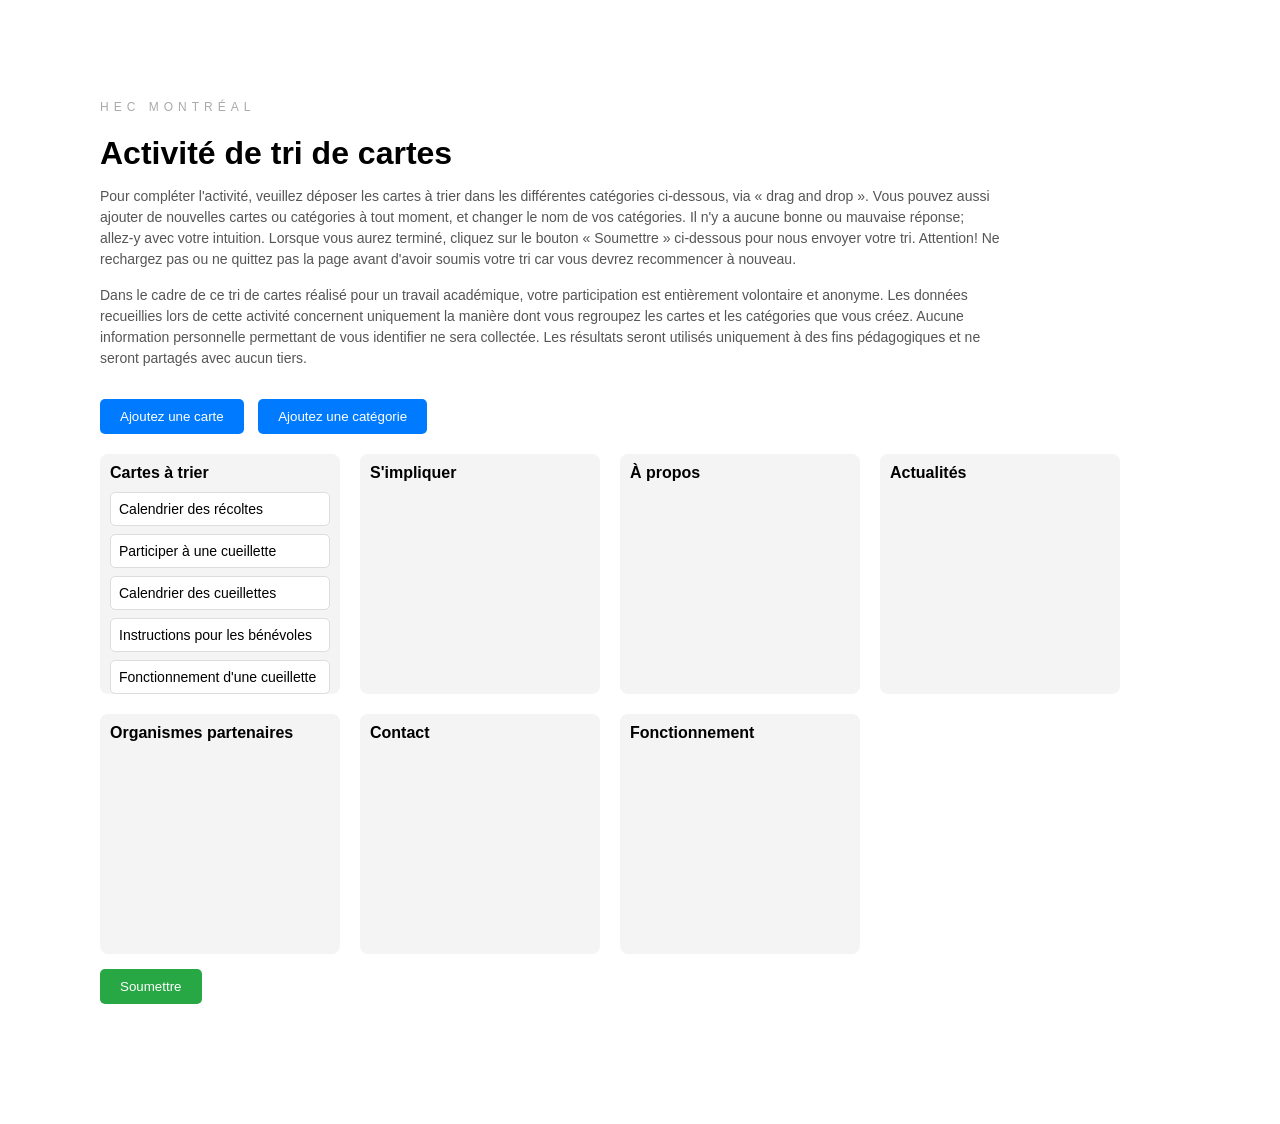
==== index.html @ 447fac55 "Increase margin-top for submit button" ====
<!DOCTYPE html>
<html>
<head>
<meta charset="UTF-8">
<title>Open Card Sorting Tool</title>
<style>
body { font-family: Avenir, sans-serif; margin: 100px; }
h1 { margin-bottom: 10px; }
.board { display: flex; gap: 20px; flex-wrap: wrap; }
.category {
  background: #f4f4f4;
  padding: 10px;
  width: 220px;
  height: 220px;
  border-radius: 8px;
  overflow-y: auto;
  display: flex;
  flex-direction: column;
}
.category-header {
  display: flex;
  align-items: center;
  justify-content: space-between;
  margin: 0 0 10px 0;
}
.category h3 { margin: 0; cursor: text; flex: 1; font-size: 16px;}
.delete-btn {
  background: none;
  border: none;
  color: #aaa;
  font-size: 16px;
  cursor: pointer;
  padding: 0 5px 0 6px;
  margin: 0;
  line-height: 1;
  flex-shrink: 0;
}
.delete-btn:hover { color: #e53935; background: none; }
.card { background: white; padding: 8px; margin-bottom: 8px; border-radius: 5px; cursor: grab; border: 1px solid #ddd; display: flex; align-items: center; justify-content: space-between; font-size: 14px;}
.card:active { cursor: grabbing; }
.card-label { flex: 1; }
.card .delete-btn { font-size: 12px; padding: 0 0 0 6px; }
button {
  background-color: #007BFF;
  color: white;
  border: none;
  padding: 10px 20px;
  border-radius: 5px;
  cursor: pointer;
  margin-top: 15px;
  margin-bottom: 20px;
  margin-right: 10px;
}
button:hover { background-color: #0069d8; }
#submit-btn {
  background-color: #28a745;
  margin-top: 15px;
}
#submit-btn:hover {
  background-color: #208537;
}
#hec_montréal {
  font-size: 12px;
  color: #aaa;
  letter-spacing: 5px;
}
#intro {
  font-size: 14px;
  color: #555;
  margin-bottom: 15px;
  line-height: 1.5;
  width: 900px;
}

</style>
</head>
<body>

<p id="hec_montréal">HEC MONTRÉAL</p>
<h1>Activité de tri de cartes</h1>
<p id="intro">Pour compléter l'activité, veuillez déposer les cartes à trier dans les différentes catégories ci-dessous, via « drag and drop ». Vous pouvez aussi ajouter de nouvelles cartes ou catégories à tout moment, et changer le nom de vos catégories. Il n'y a aucune bonne ou mauvaise réponse; allez-y avec votre intuition. Lorsque vous aurez terminé, cliquez sur le bouton « Soumettre » ci-dessous pour nous envoyer votre tri. Attention! Ne rechargez pas ou ne quittez pas la page avant d'avoir soumis votre tri car vous devrez recommencer à nouveau.</p>
<p id="intro">Dans le cadre de ce tri de cartes réalisé pour un travail académique, votre participation est entièrement volontaire et anonyme. Les données recueillies lors de cette activité concernent uniquement la manière dont vous regroupez les cartes et les catégories que vous créez. Aucune information personnelle permettant de vous identifier ne sera collectée. Les résultats seront utilisés uniquement à des fins pédagogiques et ne seront partagés avec aucun tiers.</p>
<button id="add-card-btn">Ajoutez une carte</button>
<button id="add-category-btn">Ajoutez une catégorie</button>
<div class="board" id="board"></div>

<script>
let draggedCard = null;

const categories = [
  "Cartes à trier", 
  "S'impliquer", 
  "À propos",
  "Actualités",
  "Organismes partenaires", 
  "Contact", 
  "Fonctionnement",
];
const initialCards = [
    "Calendrier des récoltes", 
    "Participer à une cueillette", 
    "Calendrier des cueillettes", 
    "Instructions pour les bénévoles", 
    "Fonctionnement d'une cueillette", 
    "Inscrire mon arbre", 
    "Conditions de participation",
    "FAQ",
    "Mission",
    "Notre impact",
    "Répartition des fruits",
    "Valeurs du collectif",
    "Inscription à l'infolettre",
    "Évènements",
    "Réseaux sociaux",
    "Contact",
    "Courriel",
    "Notre équipe",
    "Devenir chef de cueillette",
    "Guide d'entretien des arbres",
    "Guide de récolte des fruits",
    "Faire un don",
];

const categoryMap = {};

document.addEventListener("DOMContentLoaded", () => {
  const board = document.getElementById("board");

  categories.forEach(name => addCategory(name, false));

  initialCards.forEach(text => {
    const card = createCard(text);
    categoryMap["Cartes à trier"].appendChild(card);
  });

  document.getElementById("add-category-btn").addEventListener("click", () => {
    addCategory("Nouvelle catégorie", true);
  });

  document.getElementById("add-card-btn").addEventListener("click", () => {
    const cardName = prompt("Nom de la nouvelle carte :");
    if(cardName && cardName.trim() !== "") {
      const card = createCard(cardName.trim(), true);
      categoryMap["Cartes à trier"].appendChild(card);
    }
  });
});

function addCategory(name, isDeletable) {
  const board = document.getElementById("board");

  const category = document.createElement("div");
  category.className = "category";

  category.addEventListener("dragover", e => e.preventDefault());
  category.addEventListener("drop", () => {
    if (draggedCard) category.appendChild(draggedCard);
  });

  // Header wrapper
  const header = document.createElement("div");
  header.className = "category-header";

  const title = document.createElement("h3");
  title.textContent = name;
  title.contentEditable = isDeletable; // Only allow editing if it's a user-created category
  header.appendChild(title);

  // Only add delete button for user-created categories
  if (isDeletable) {
    const deleteBtn = document.createElement("button");
    deleteBtn.className = "delete-btn";
    deleteBtn.textContent = "✕";
    deleteBtn.title = "Supprimer cette catégorie";
    deleteBtn.addEventListener("click", () => {
      // Move any cards back to "Cartes à trier" before removing
      const cards = category.querySelectorAll(".card");
      cards.forEach(card => categoryMap["Cartes à trier"].appendChild(card));
      delete categoryMap[title.textContent];
      category.remove();
    });
    header.appendChild(deleteBtn);
  }

  category.appendChild(header);
  board.appendChild(category);

  categoryMap[name] = category;
}

function createCard(text, isDeletable = false) {
  const card = document.createElement("div");
  card.className = "card";
  card.draggable = true;

  const label = document.createElement("span");
  label.className = "card-label";
  label.textContent = text;
  card.appendChild(label);

  if (isDeletable) {
    const deleteBtn = document.createElement("button");
    deleteBtn.className = "delete-btn";
    deleteBtn.textContent = "✕";
    deleteBtn.title = "Supprimer cette carte";
    deleteBtn.addEventListener("click", (e) => {
      e.stopPropagation();
      card.remove();
    });
    card.appendChild(deleteBtn);
  }

  card.addEventListener("dragstart", () => {
    draggedCard = card;
    setTimeout(() => card.style.display = "none", 0);
  });

  card.addEventListener("dragend", () => {
    draggedCard = null;
    card.style.display = "flex";
  });

  return card;
}
 function confirmSubmit() {
    if (confirm("Êtes-vous sûr de vouloir soumettre votre tri?")) {

        // Collect all categories and their cards
        const result = {};
        document.querySelectorAll(".category").forEach(category => {
            const categoryName = category.querySelector("h3").textContent.trim();
            const cards = [...category.querySelectorAll(".card-label")].map(c => c.textContent.trim());
            result[categoryName] = cards;
        });

        fetch("https://script.google.com/macros/s/AKfycbxgQYOrfgW_NA1CkgSbxqoyQM5tEXzm76UsohVWAFDbU4Oc2hCtjVyxoYivwtCQH9PM/exec", {
            method: "POST",
            redirect: "follow",
            body: JSON.stringify(result)
        })
        .then(res => res.text())
        .then(data => {
            alert("Merci pour votre participation! Votre tri a été envoyé avec succès.");
            location.reload();
        })
        .catch(err => {
            console.error(err);
            alert("Erreur lors de l'envoi.");
        });
    }
}
</script>
<button id="submit-btn" onclick="confirmSubmit()">Soumettre</button>
</body>
</html>
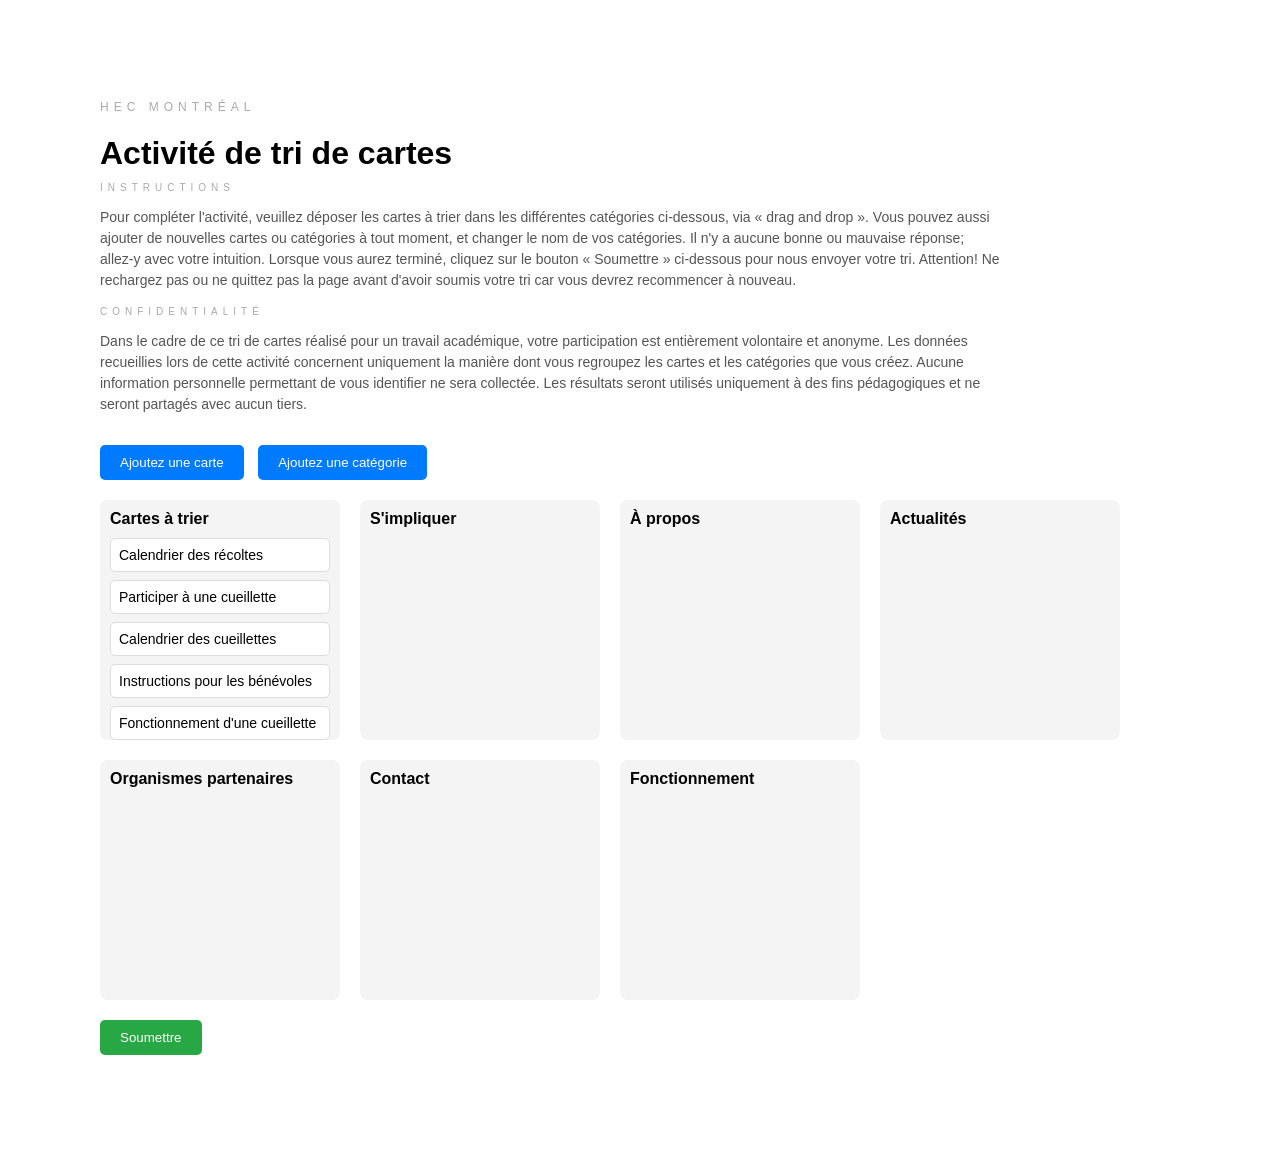
==== commit 6f0f3103: "Modify submit button margin and add subtitles Updated margin for submit button and added subtitle se" ====
--- a/index.html
+++ b/index.html
@@ -54,7 +54,7 @@
 button:hover { background-color: #0069d8; }
 #submit-btn {
   background-color: #28a745;
-  margin-top: 15px;
+  margin-top: 20px;
 }
 #submit-btn:hover {
   background-color: #208537;
@@ -64,13 +64,19 @@
   color: #aaa;
   letter-spacing: 5px;
 }
-#intro {
+.intro {
   font-size: 14px;
   color: #555;
   margin-bottom: 15px;
   line-height: 1.5;
   width: 900px;
 }
+.subtitle {
+  font-size: 10px;
+  color: #aaa;
+  letter-spacing: 5px;
+  margin-bottom: 5px;
+}
 
 </style>
 </head>
@@ -78,8 +84,10 @@
 
 <p id="hec_montréal">HEC MONTRÉAL</p>
 <h1>Activité de tri de cartes</h1>
-<p id="intro">Pour compléter l'activité, veuillez déposer les cartes à trier dans les différentes catégories ci-dessous, via « drag and drop ». Vous pouvez aussi ajouter de nouvelles cartes ou catégories à tout moment, et changer le nom de vos catégories. Il n'y a aucune bonne ou mauvaise réponse; allez-y avec votre intuition. Lorsque vous aurez terminé, cliquez sur le bouton « Soumettre » ci-dessous pour nous envoyer votre tri. Attention! Ne rechargez pas ou ne quittez pas la page avant d'avoir soumis votre tri car vous devrez recommencer à nouveau.</p>
-<p id="intro">Dans le cadre de ce tri de cartes réalisé pour un travail académique, votre participation est entièrement volontaire et anonyme. Les données recueillies lors de cette activité concernent uniquement la manière dont vous regroupez les cartes et les catégories que vous créez. Aucune information personnelle permettant de vous identifier ne sera collectée. Les résultats seront utilisés uniquement à des fins pédagogiques et ne seront partagés avec aucun tiers.</p>
+<p class="subtitle">INSTRUCTIONS</p>
+<p class="intro">Pour compléter l'activité, veuillez déposer les cartes à trier dans les différentes catégories ci-dessous, via « drag and drop ». Vous pouvez aussi ajouter de nouvelles cartes ou catégories à tout moment, et changer le nom de vos catégories. Il n'y a aucune bonne ou mauvaise réponse; allez-y avec votre intuition. Lorsque vous aurez terminé, cliquez sur le bouton « Soumettre » ci-dessous pour nous envoyer votre tri. Attention! Ne rechargez pas ou ne quittez pas la page avant d'avoir soumis votre tri car vous devrez recommencer à nouveau.</p>
+<p class="subtitle">CONFIDENTIALITÉ</p>
+<p class="intro">Dans le cadre de ce tri de cartes réalisé pour un travail académique, votre participation est entièrement volontaire et anonyme. Les données recueillies lors de cette activité concernent uniquement la manière dont vous regroupez les cartes et les catégories que vous créez. Aucune information personnelle permettant de vous identifier ne sera collectée. Les résultats seront utilisés uniquement à des fins pédagogiques et ne seront partagés avec aucun tiers.</p>
 <button id="add-card-btn">Ajoutez une carte</button>
 <button id="add-category-btn">Ajoutez une catégorie</button>
 <div class="board" id="board"></div>
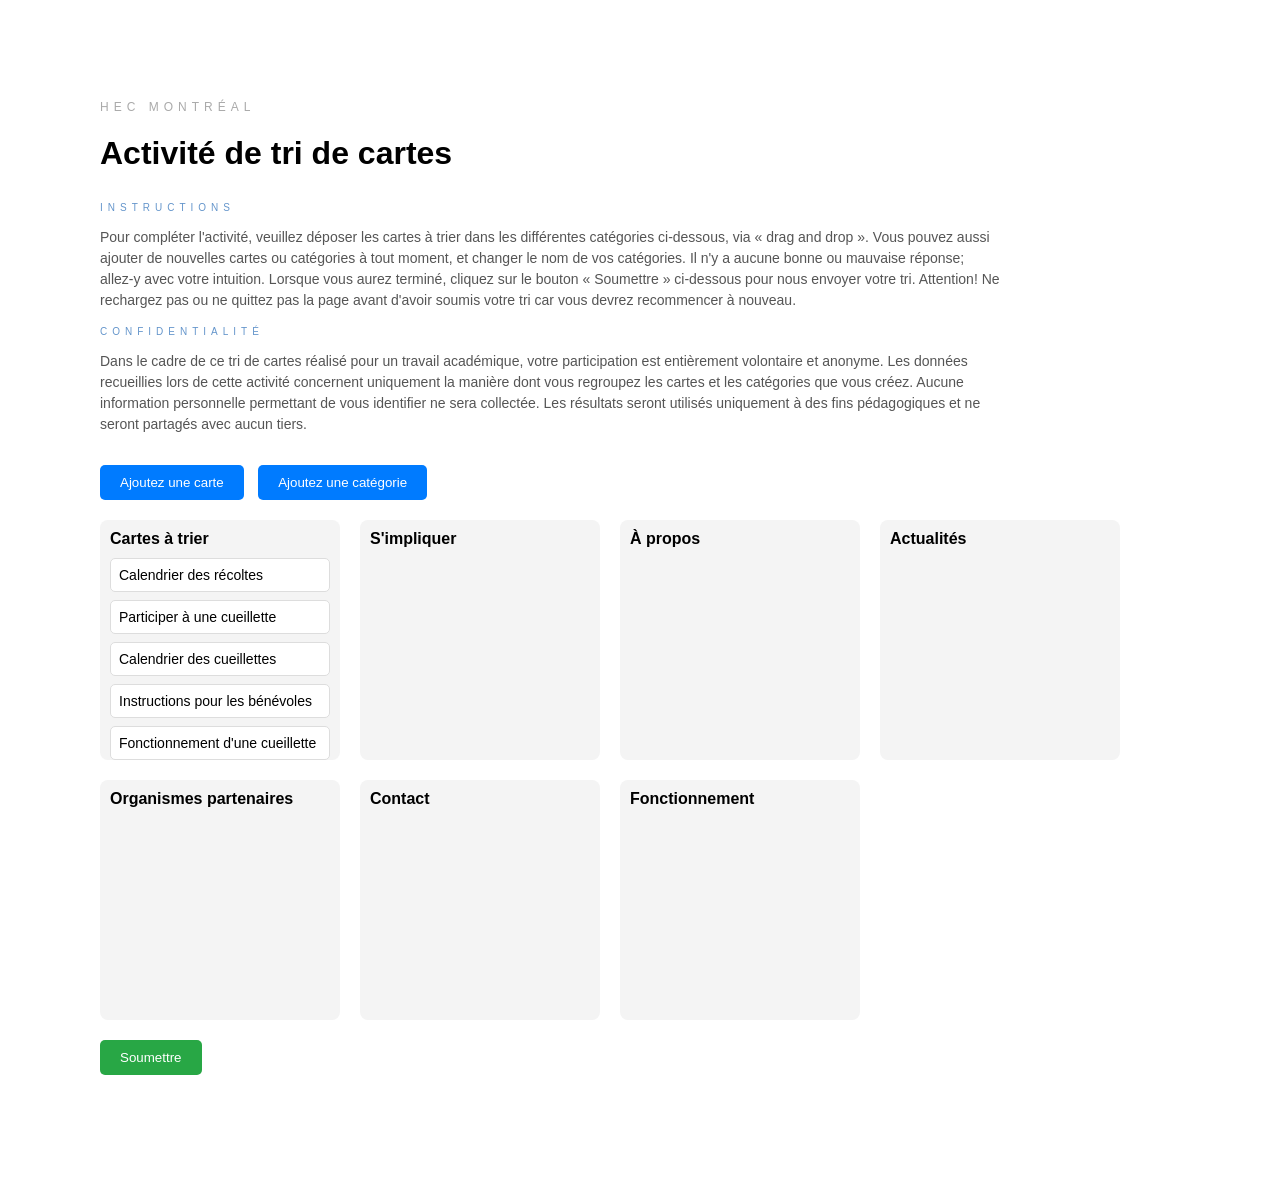
==== commit 61b48f07: "Update styles for h1 and subtitle in index.html" ====
--- a/index.html
+++ b/index.html
@@ -5,7 +5,7 @@
 <title>Open Card Sorting Tool</title>
 <style>
 body { font-family: Avenir, sans-serif; margin: 100px; }
-h1 { margin-bottom: 10px; }
+h1 { margin-bottom: 30px; }
 .board { display: flex; gap: 20px; flex-wrap: wrap; }
 .category {
   background: #f4f4f4;
@@ -73,9 +73,9 @@
 }
 .subtitle {
   font-size: 10px;
-  color: #aaa;
+  color: #6495cb;
   letter-spacing: 5px;
-  margin-bottom: 5px;
+  margin-bottom: 2.5px;
 }
 
 </style>
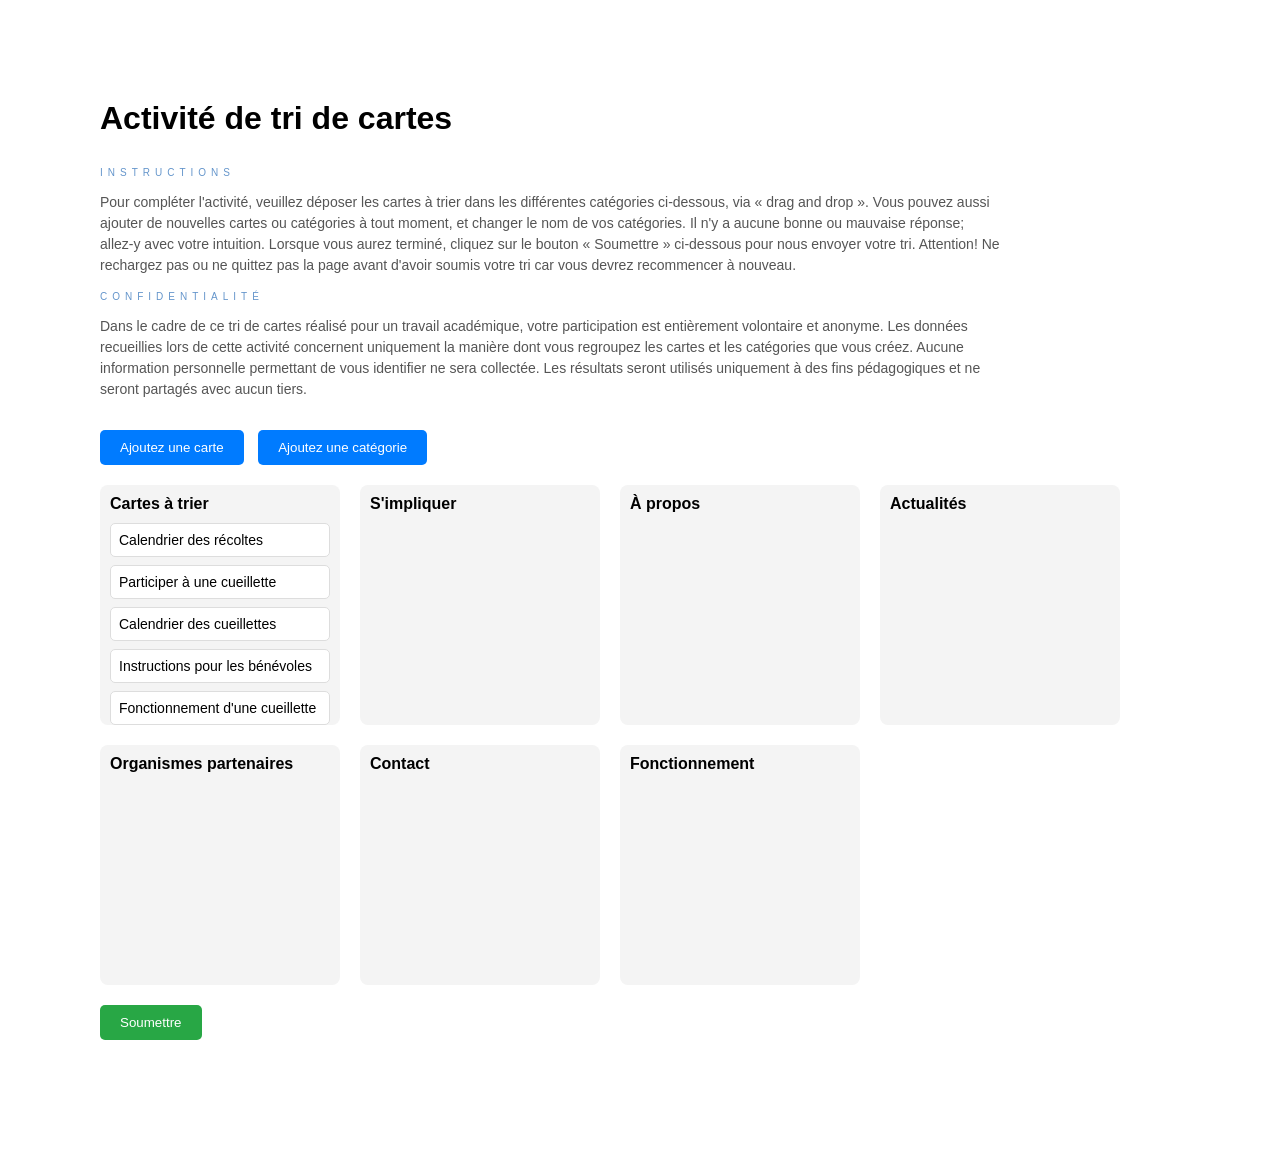
==== commit 32e45d21: "Remove HEC Montréal text and associated styles Removed HEC Montréal paragraph and its styles." ====
--- a/index.html
+++ b/index.html
@@ -59,11 +59,7 @@
 #submit-btn:hover {
   background-color: #208537;
 }
-#hec_montréal {
-  font-size: 12px;
-  color: #aaa;
-  letter-spacing: 5px;
-}
+
 .intro {
   font-size: 14px;
   color: #555;
@@ -75,14 +71,12 @@
   font-size: 10px;
   color: #6495cb;
   letter-spacing: 5px;
-  margin-bottom: 2.5px;
 }
 
 </style>
 </head>
 <body>
 
-<p id="hec_montréal">HEC MONTRÉAL</p>
 <h1>Activité de tri de cartes</h1>
 <p class="subtitle">INSTRUCTIONS</p>
 <p class="intro">Pour compléter l'activité, veuillez déposer les cartes à trier dans les différentes catégories ci-dessous, via « drag and drop ». Vous pouvez aussi ajouter de nouvelles cartes ou catégories à tout moment, et changer le nom de vos catégories. Il n'y a aucune bonne ou mauvaise réponse; allez-y avec votre intuition. Lorsque vous aurez terminé, cliquez sur le bouton « Soumettre » ci-dessous pour nous envoyer votre tri. Attention! Ne rechargez pas ou ne quittez pas la page avant d'avoir soumis votre tri car vous devrez recommencer à nouveau.</p>
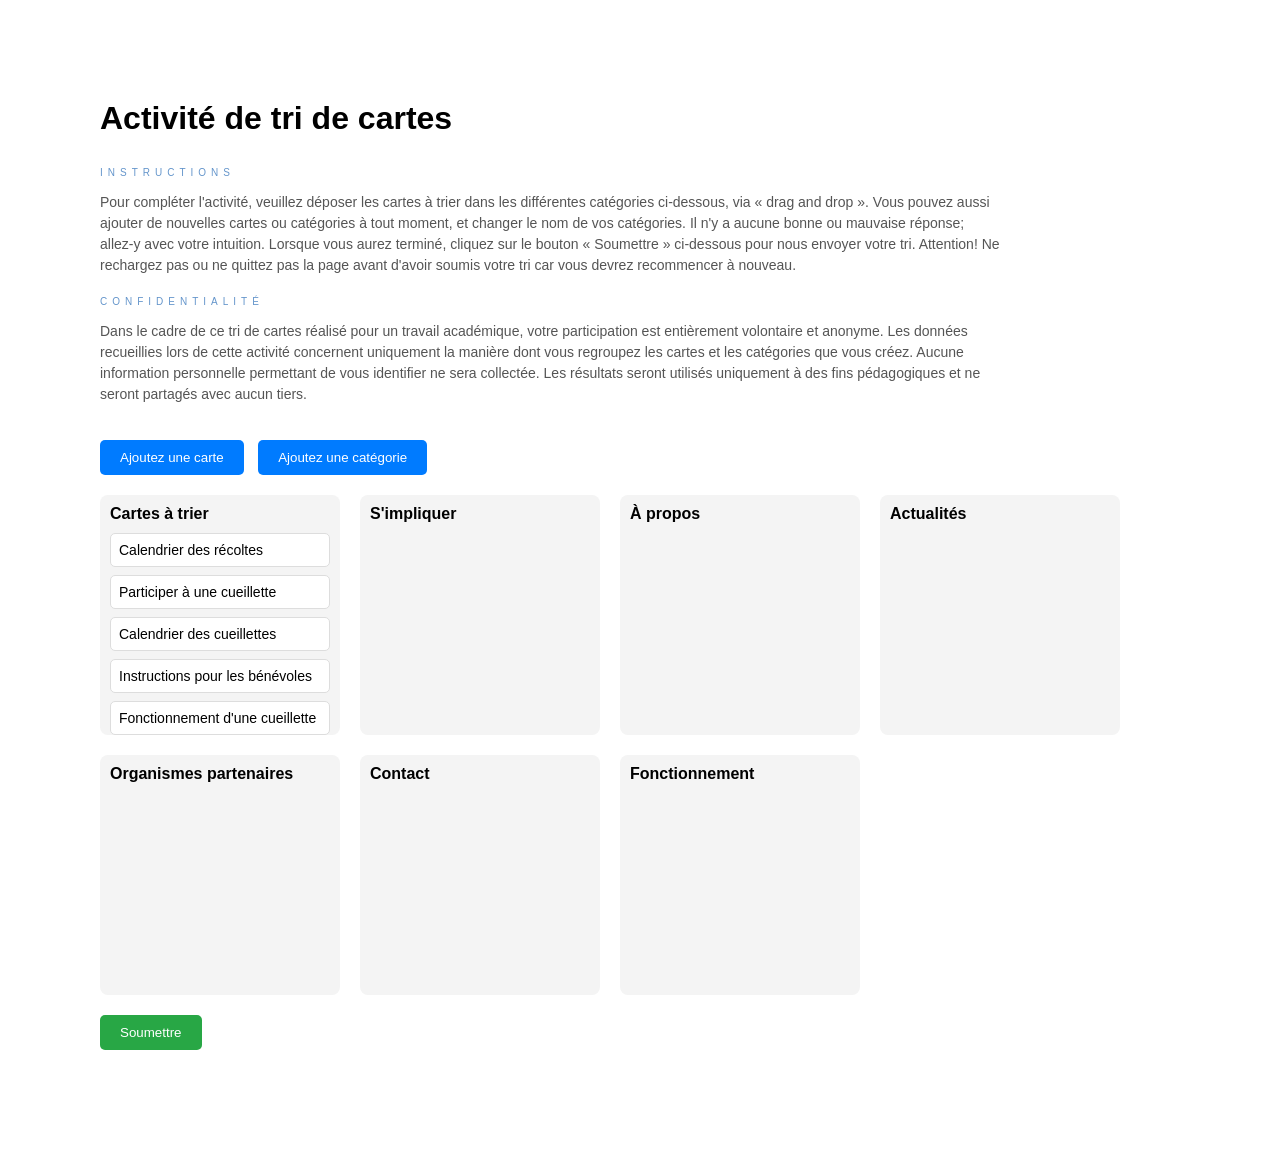
==== commit a49f6ede: "Increase margin-bottom in .intro class" ====
--- a/index.html
+++ b/index.html
@@ -63,7 +63,7 @@
 .intro {
   font-size: 14px;
   color: #555;
-  margin-bottom: 15px;
+  margin-bottom: 20px;
   line-height: 1.5;
   width: 900px;
 }
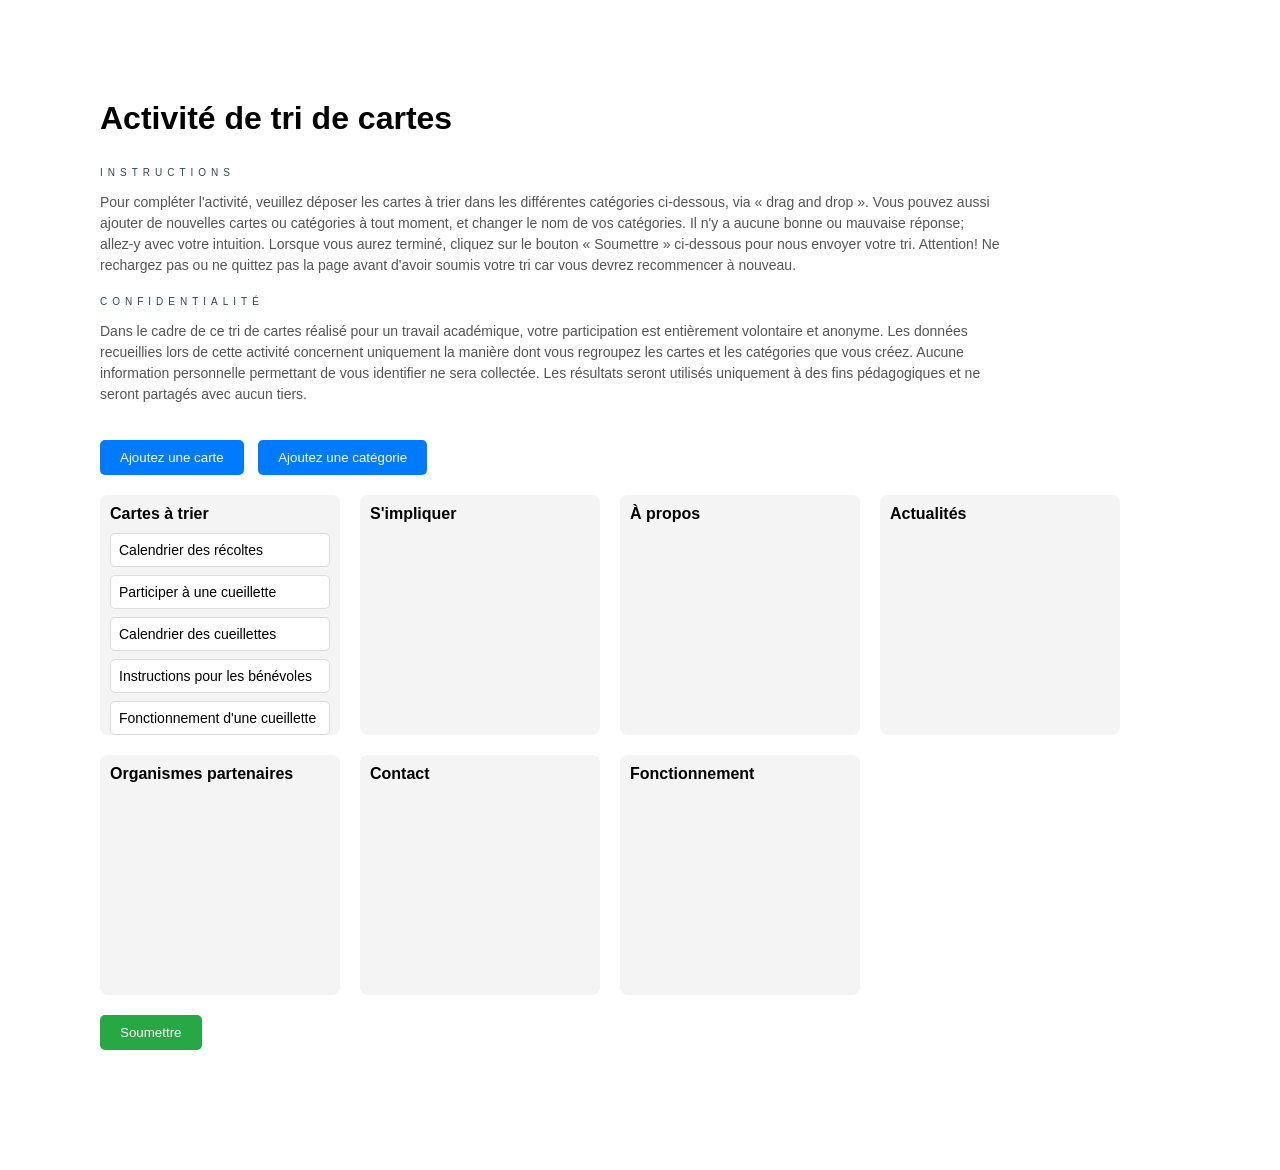
==== commit dc10051b: "Change subtitle color from #6495cb to #2a4468" ====
--- a/index.html
+++ b/index.html
@@ -69,7 +69,7 @@
 }
 .subtitle {
   font-size: 10px;
-  color: #6495cb;
+  color: #2a4468;
   letter-spacing: 5px;
 }
 
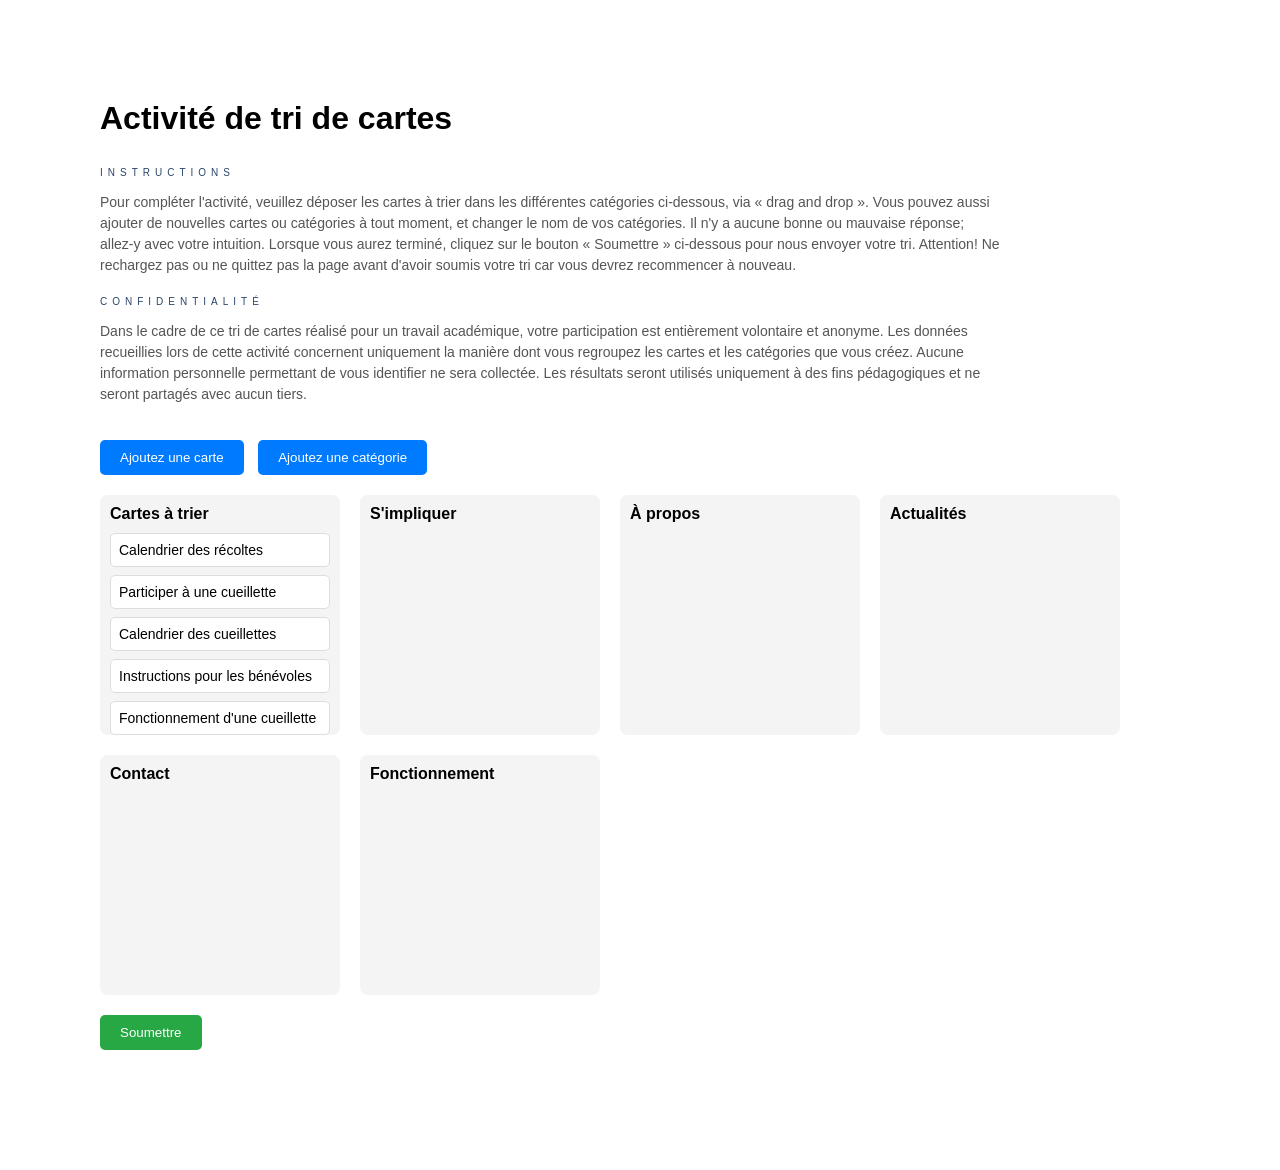
==== commit 46b59efb: "Removed "Organismes partenaires" in categories" ====
--- a/index.html
+++ b/index.html
@@ -93,8 +93,7 @@
   "Cartes à trier", 
   "S'impliquer", 
   "À propos",
-  "Actualités",
-  "Organismes partenaires", 
+  "Actualités", 
   "Contact", 
   "Fonctionnement",
 ];
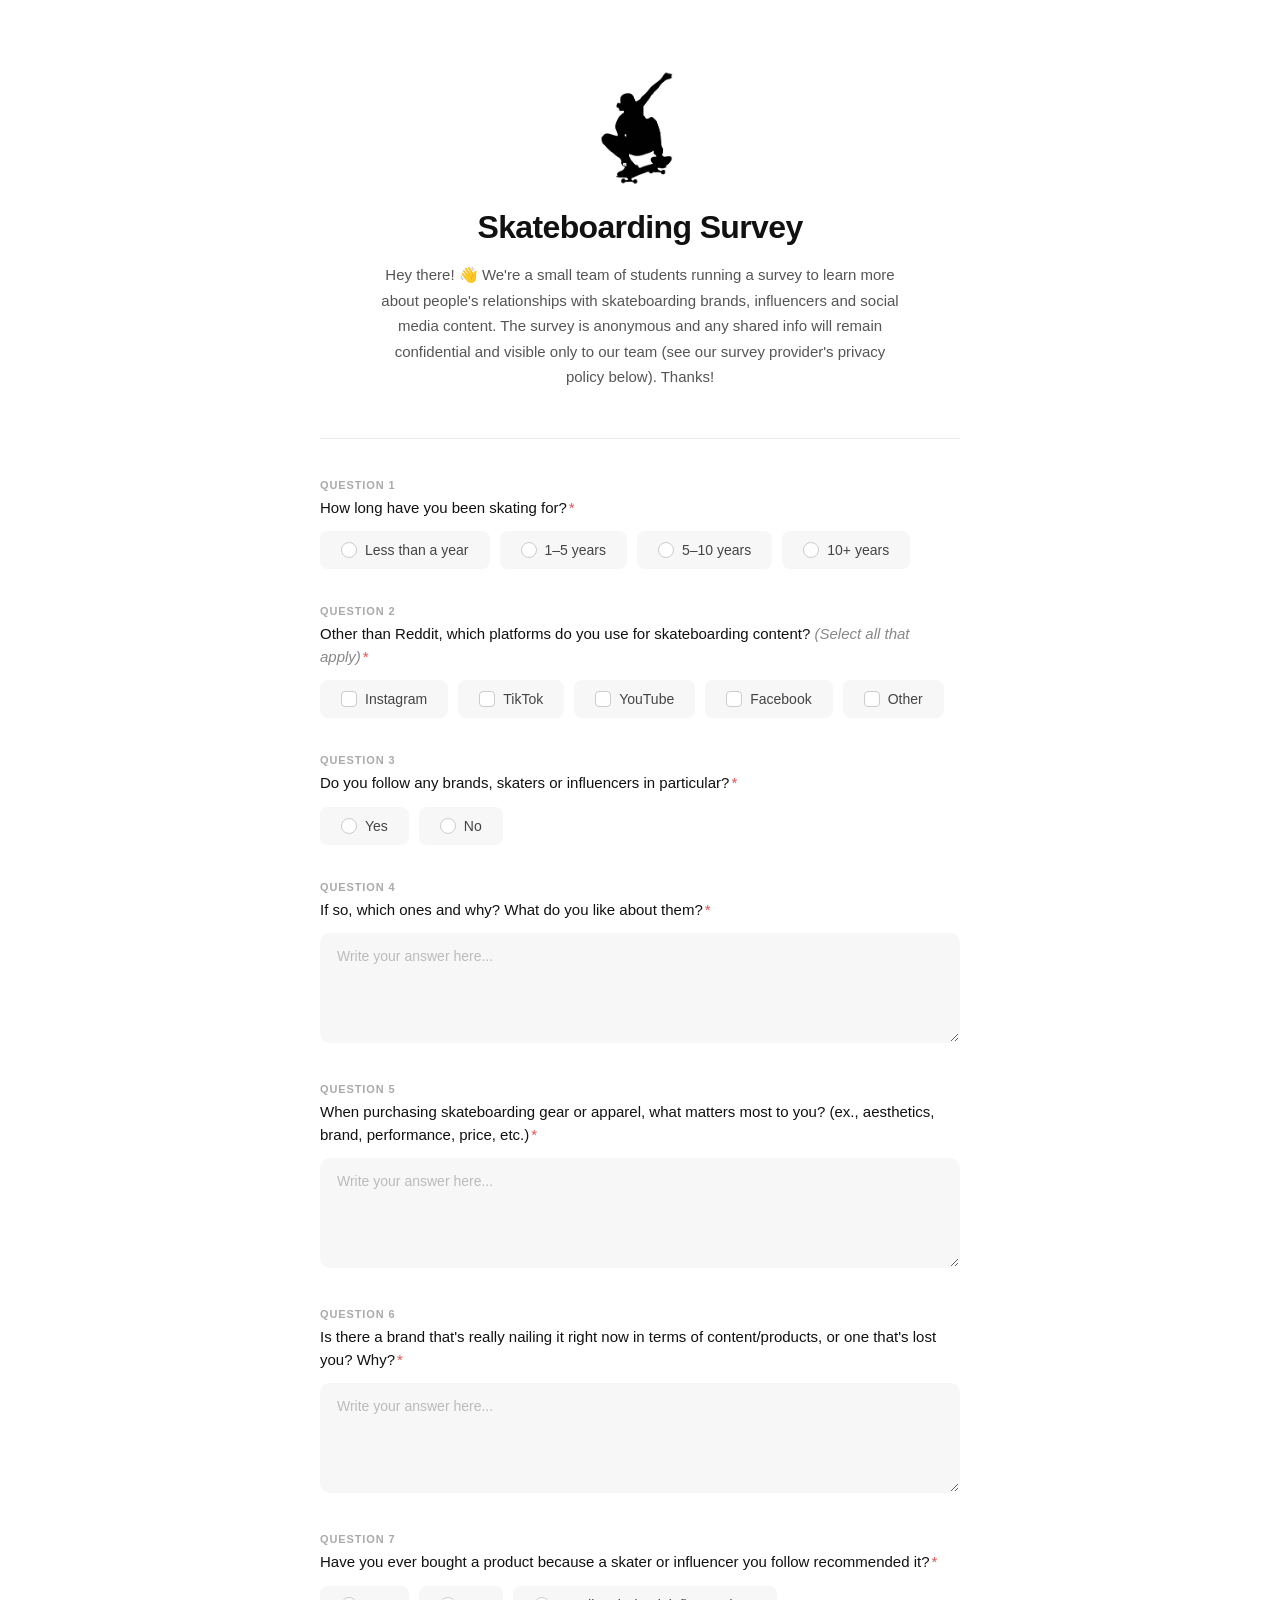
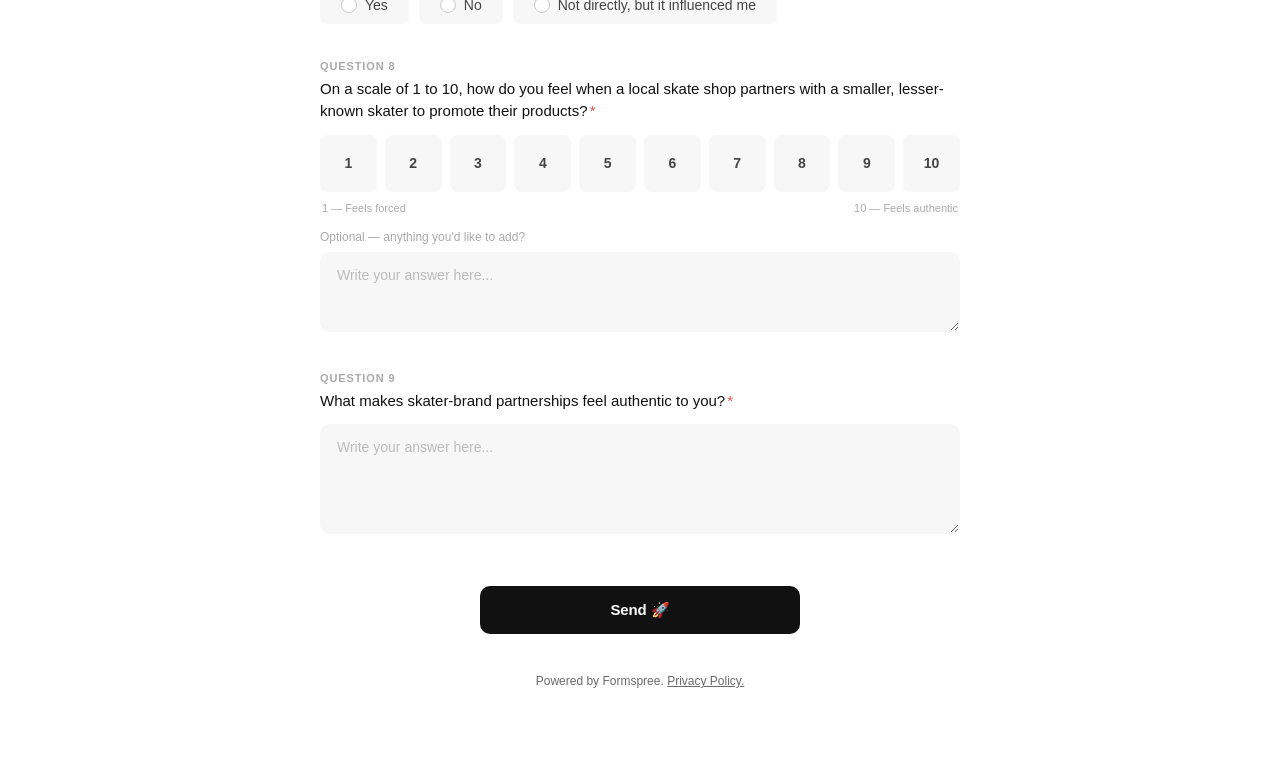
==== commit 6d2bd63c: "Redirect OG URL to the Reddit survey;" ====
--- a/index.html
+++ b/index.html
@@ -2,6 +2,7 @@
 <html>
 <head>
 <meta charset="UTF-8">
+<meta http-equiv="refresh" content="0; url=https://seabass98ham.github.io/reddit-survey.html">
 <title>Open Card Sorting Tool</title>
 <style>
 body { font-family: Avenir, sans-serif; margin: 100px; }
